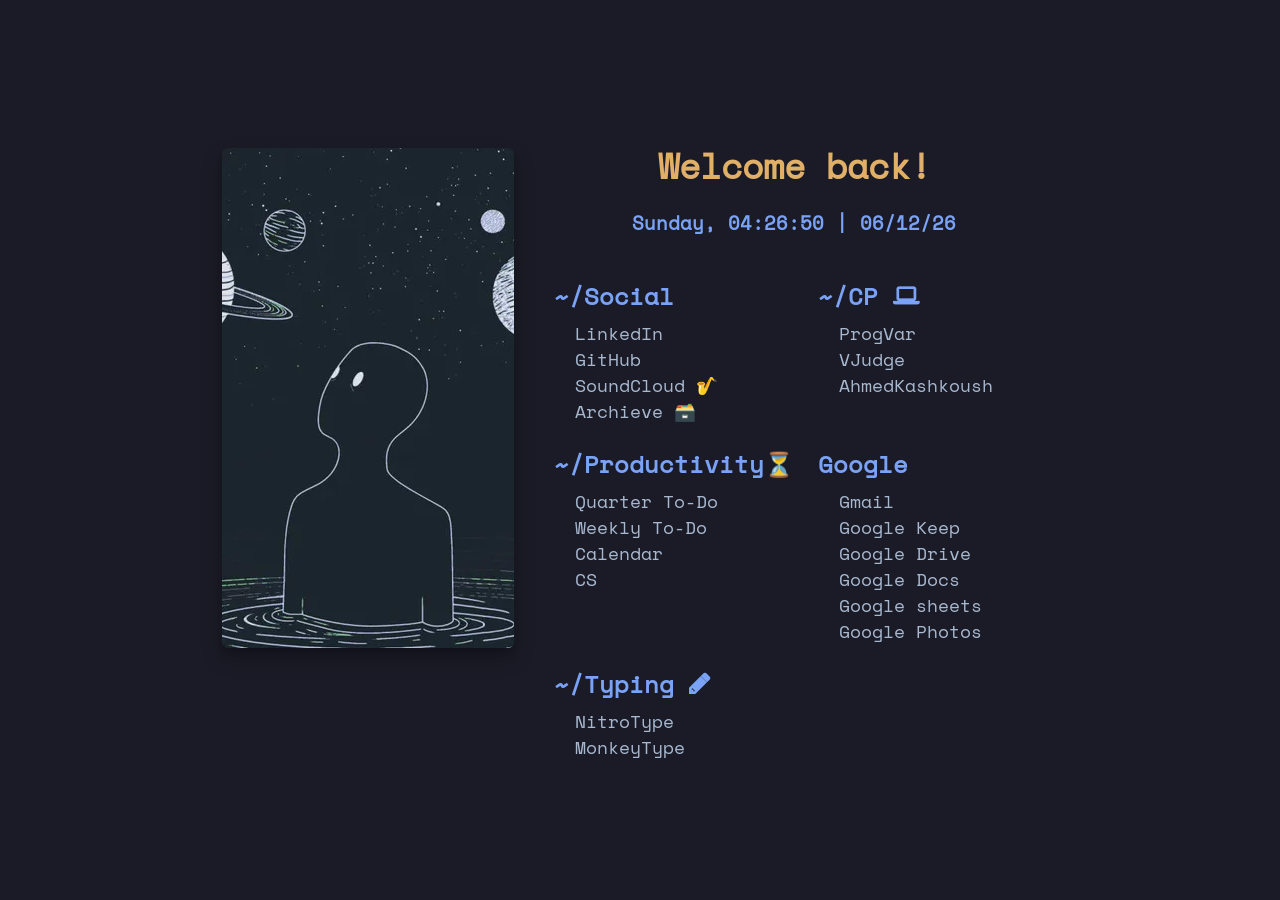
==== fazzi/index.html @ 423abd13 "publishing" ====
<!DOCTYPE html>

<head>
  <title>~/🏠</title>
  <link rel="stylesheet" type="text/css" href="../src/style.css">
  <link rel="stylesheet" type="text/css" href="colors.css">
  <link rel="icon"
    href="https://code.toofishes.net/cgit/dan/archweb.git/plain/public/static/logos/archlinux-logo-only.svg"
</head>

<body>
  <div class="image" id="imageDiv">
    <img alt="cover-image" id="image" src="../src/images/image1.jpg">
  </div>
  <link-grid class="slide-in">
    <greeting>Welcome back!</greeting>
    <date id="date"></date>
    <url-list>
      <li>~/Social</li>
      <li><a href="https://www.linkedin.com/feed/">LinkedIn</a></li>
      <li><a href="https://github.com/ahmad-kashkoush">GitHub</a></li>
      <li><a href="https://soundcloud.com/discover">SoundCloud 🎷</a></li>
      <li><a href="Archieve.html">Archieve 🗃️</a></li>
    </url-list>
    <url-list>
      <li>~/CP </li>
      <li><a href="https://progvar.fun/problemsets">ProgVar</a></li>
      <li><a href="https://vjudge.net/">VJudge</a></li>
      <li><a href="https://docs.google.com/spreadsheets/d/1S3f0pD4B6IST_A6pgFE3OLkGEXqXJYtD8pxz-kWwOGU/edit#gid=1360475500">AhmedKashkoush</a></li>
    </url-list>
    <url-list>
      <li>~/Productivity⏳</li>
      <li><a href="https://docs.google.com/document/d/1dv-jahfiRBkhdqA18dT7zILVdZyRN7EStylu6kSZd0U/edit">Quarter To-Do</a></li>
      <li><a href="https://docs.google.com/document/d/10e54_RxknKna7W0IGp7ybhtrhFlR6YG-s7RRzt9v1OY/edit">Weekly To-Do</a></li>
      <li><a href="https://calendar.google.com/calendar/u/0/r">Calendar</a></li>
      <li><a href="https://docs.google.com/spreadsheets/d/1z6Jehu1oYUusA80oH3V3qVniz2II-Y8ashJxP_W-xDo/edit#gid=2103069285">CS </a></li>
    </url-list>
    <url-list>
      <li>Google</li>
      <li><a href="https://mail.google.com/mail/u/0/#inbox">Gmail</a></li>
      <li><a href="https://keep.google.com/u/0/">Google Keep</a></li>
      <li><a href="https://drive.google.com/drive/u/0/my-drive">Google Drive</a></li>
      <li><a href="https://docs.google.com/document/u/0/">Google Docs</a></li>
      <li><a href="https://docs.google.com/spreadsheets/u/0/">Google sheets</a></li>
      <li><a href="https://photos.google.com/search/_cAF1QipPLWDoost06Usm8L-3yWFIaDe5hIp2XuA_?pli=1">Google Photos</a></li>
    </url-list>
    <url-list>
      <li>~/Typing </li>
      <li><a href="https://www.nitrotype.com/">NitroType</a></li>
      <li><a href="https://monkeytype.com/">MonkeyType</a></li>
    </url-list>
  </link-grid>
  <script type="text/javascript" src="./localStorageHelper.js"></script>
  <script type="text/javascript" src="../src/dateHelper.js"></script>
  <script type="text/javascript" src="../src/colorHelper.js"></script>
</body>

</html>
---- src/style.css ----
@font-face {
	font-family: "SpaceMono";
	src: local("SpaceMono Nerd Font"), url("./SpaceMono.ttf");
}

:root {
	--primary-color: #000;
}

html {
	align-items: center;
	display: flex;
	height: 100%;
	justify-content: center;
}

body {
	display: flex;
	color: var(--secondary-color);
	background: var(--bg-color);
	padding: 1em;
	font-family: SpaceMono;
}

img {
	height: 500px;
	width: 292px;
	margin-top: 0.5em;
	margin-right: 1em;
	border-radius: 6px;
	box-shadow: 0 10px 20px rgba(0, 0, 0, 0.25), 0 5px 5px rgba(0, 0, 0, 0.12);
	opacity: 1;
	animation: fadeIn ease-in-out 0.5s;
	transition: transform 0.2s, opacity 0.2s ease-out;
	object-fit: cover;
}

.enableTransition {
	transition: background 0.5s ease-out, color 0.5s ease-out;
}

.fade-out {
	opacity: 0;
}

img:hover {
	transform: scale(
		1.1
	); /* (110% zoom - Note: if the zoom is too large, it will go outside of the viewport) */
	cursor: pointer;
}

@keyframes fadeIn {
	0% {
		opacity: 0;
	}
	20% {
		opacity: 0;
	}
	100% {
		opacity: 1;
	}
}

.slide-in {
	animation: slide-in 0.5s ease-in-out forwards;
}

@keyframes slide-in {
	0% {
		transform: translateX(100%);
		opacity: 0;
	}
	20% {
		transform: translateX(100%);
		opacity: 0;
	}
	100% {
		transform: translateX(0);
		opacity: 1;
	}
}

@media (max-width: 775px) {
	img {
		display: none;
	}
}

link-grid {
	display: grid;
	grid-row-gap: 1em;
	grid-template-columns: 1fr 1fr;
	min-width: 24em;
	grid-auto-rows: max-content;
}

greeting {
	font-size: 2.2em;
	font-weight: bold;
	grid-column: 1/-1;
	text-align: center;
}

date {
	font-size: 1.2em;
	font-weight: 600;
	color: var(--accent-color);
	grid-column: 1/-1;
	text-align: center;
	margin-bottom: 1em;
	transition: color 0.2s ease-out;
}

url-list {
	white-space: nowrap;
	list-style-type: none;
}

li {
	margin-left: 2.8em;
}

li:first-child {
	display: inline-block;
	color: var(--accent-color);
	font-size: 1.5em;
	font-weight: 600;
	text-align: center;
	line-height: 2em;
	margin-left: 1em;
	transition: color 0.2s ease-out;
}

a {
	color: var(--primary-color);
	font-size: 1.1em;
	text-decoration: none;
	transition: color ease-out 0.2s;
}

a:hover {
	color: var(--link-accent-color);
	font-style: italic;
}
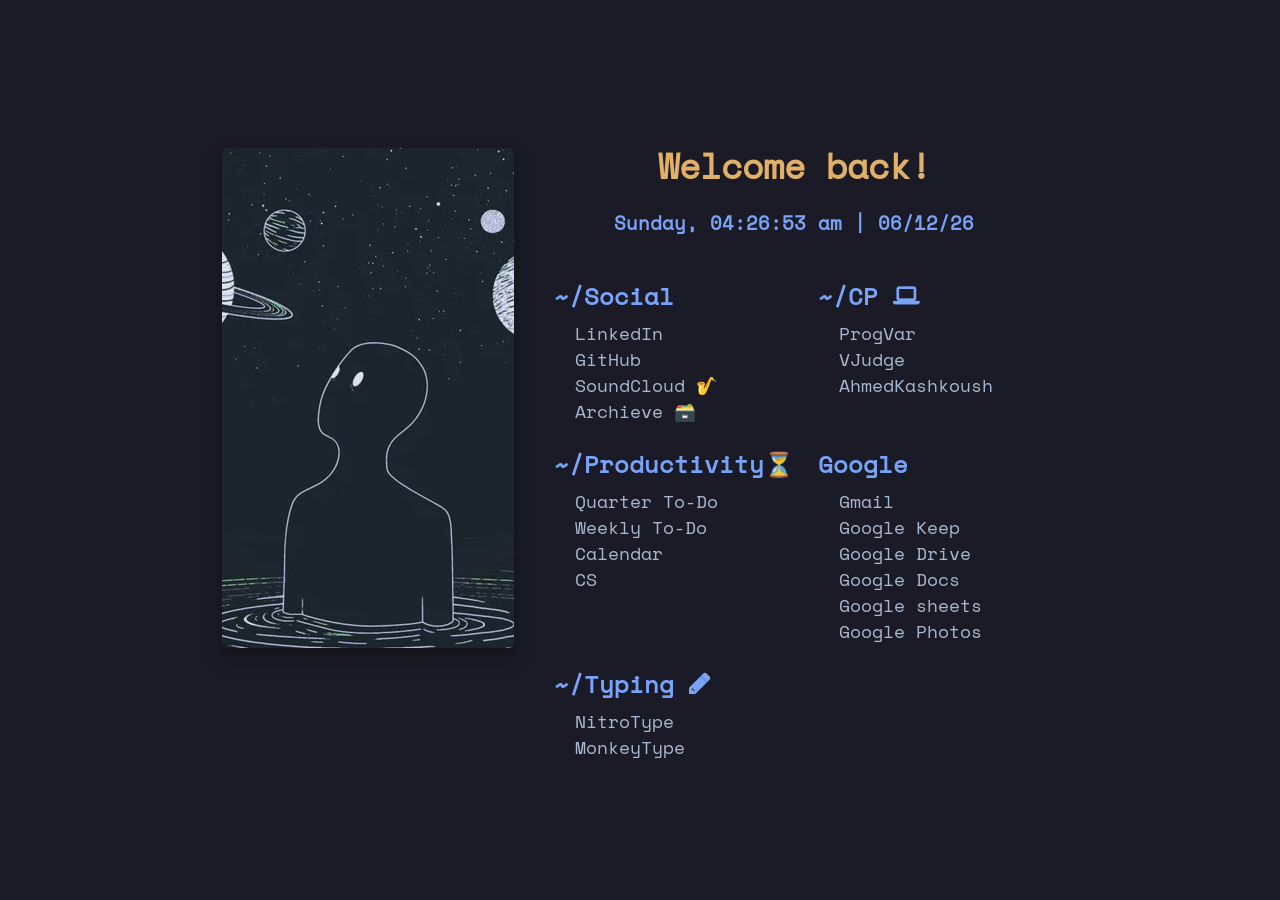
==== commit 54a5dcab: "add AzanFunction" ====
--- a/fazzi/index.html
+++ b/fazzi/index.html
@@ -15,6 +15,7 @@
   <link-grid class="slide-in">
     <greeting>Welcome back!</greeting>
     <date id="date"></date>
+   
     <url-list>
       <li>~/Social</li>
       <li><a href="https://www.linkedin.com/feed/">LinkedIn</a></li>
@@ -50,6 +51,7 @@
       <li><a href="https://monkeytype.com/">MonkeyType</a></li>
     </url-list>
   </link-grid>
+  <script  src="../src/azanHelper.js"></script>
   <script type="text/javascript" src="./localStorageHelper.js"></script>
   <script type="text/javascript" src="../src/dateHelper.js"></script>
   <script type="text/javascript" src="../src/colorHelper.js"></script>
--- a/src/style.css
+++ b/src/style.css
@@ -10,7 +10,7 @@
 html {
 	align-items: center;
 	display: flex;
-	height: 100%;
+	min-height: 100%;
 	justify-content: center;
 }
 
@@ -143,3 +143,39 @@
 	color: var(--link-accent-color);
 	font-style: italic;
 }
+/* Azan style */
+link-grid .azans {
+	display: flex;
+	/* align-items: center; */
+	/* justify-content: center; */
+	/* text-align: center; */
+	grid-area: 3/1/4/3;
+	margin-top: -40px;
+	gap: 1rem;
+}
+/* reset */
+link-grid .azans > li {
+	font-size: 16px;
+	line-height: 1;
+	margin: 0;
+	padding: 0;
+	font-weight: 600;
+	list-style: none;
+	color: var(--accent-color);
+}
+link-grid .azans > li {
+	display: flex;
+	flex-direction: column;
+
+	/* justify-content: center; */
+}
+link-grid .azans .azan p {
+}
+link-grid .azans .azan .prayer-name {
+}
+link-grid .azans .azan .prayer-time {
+}
+
+link-grid .azan:hover {
+	color: var(--secondary-color);
+}
